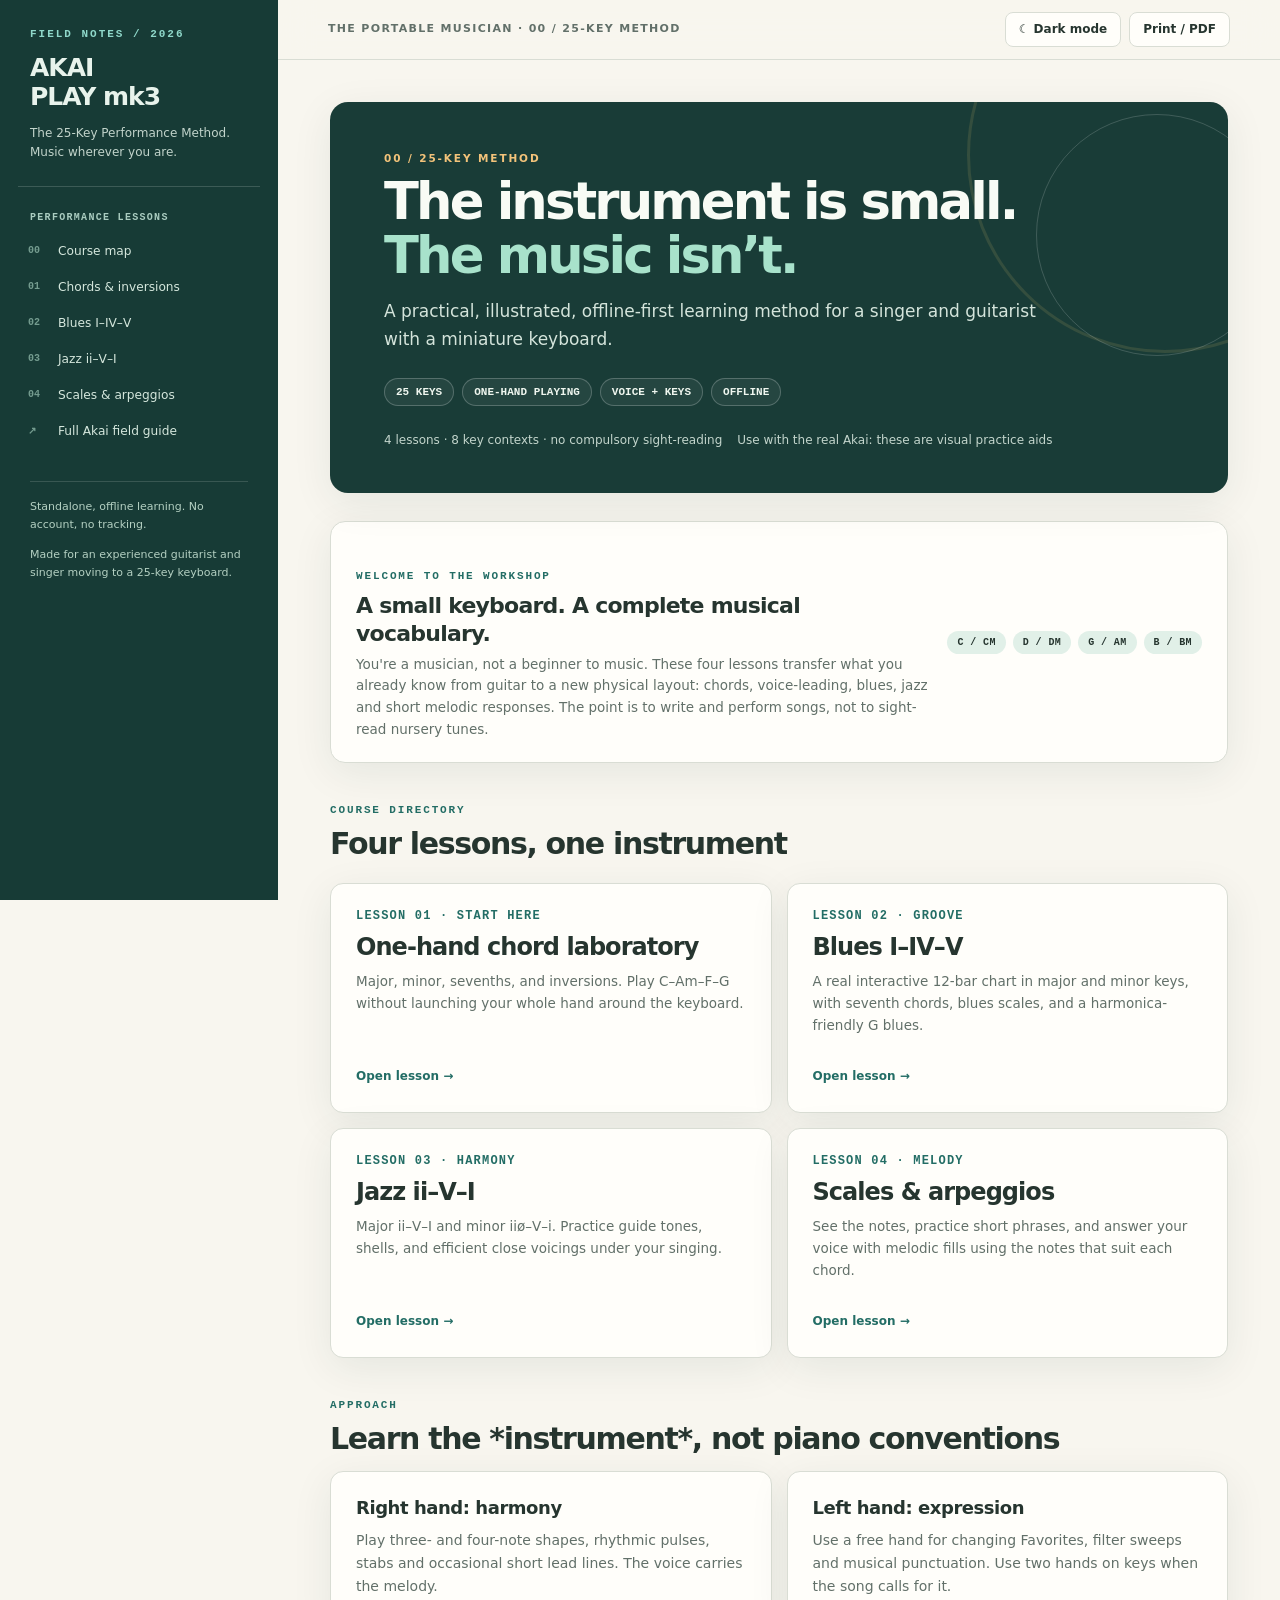
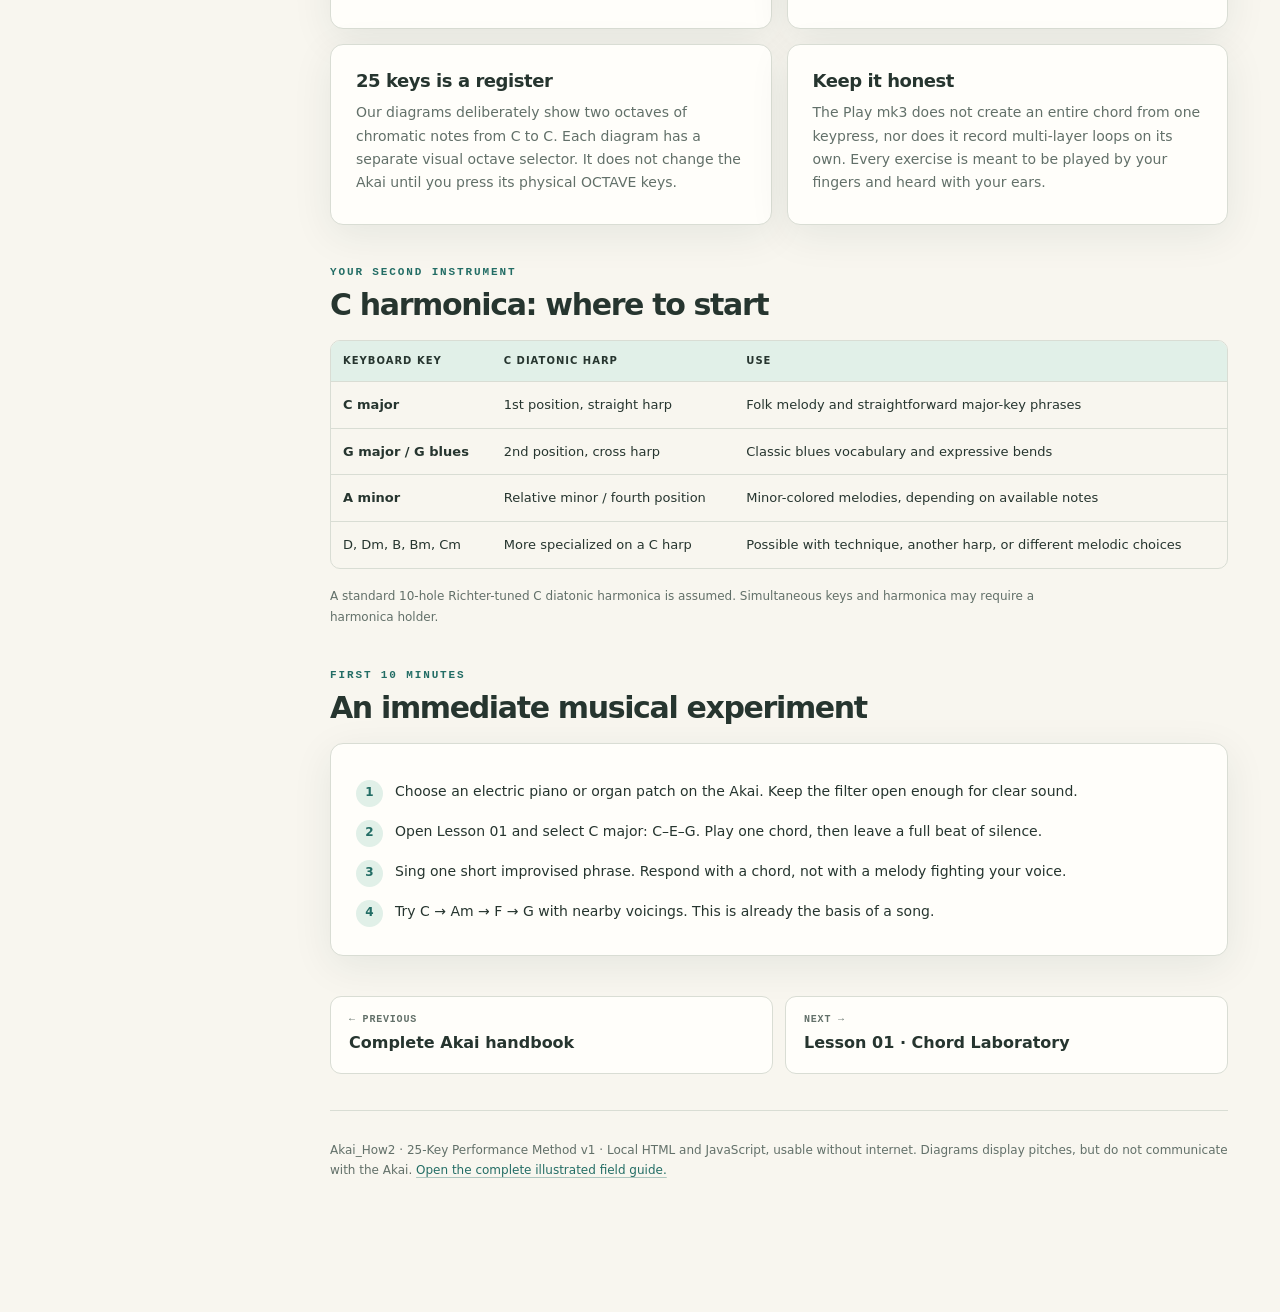
==== index.html @ 16ec2a3f "Publish illustrated Akai field guide and four interactive performance lessons" ====
<!doctype html><html lang="en"><head><meta charset="utf-8"><meta name="viewport" content="width=device-width, initial-scale=1"><meta name="color-scheme" content="light dark"><meta name="description" content="Akai MPK Mini Play mk3 offline 25-key performance lessons for singers and guitarists: chords, blues, jazz, scales, arpeggios."><title>Course overview | Akai 25-Key Performance Method</title><link rel="stylesheet" href="lessons/assets/lessons.css"></head>
<body data-page="index"><div class="page">
<aside class="side" id="side-nav" aria-label="Course navigation"><div class="brand"><div class="brand-label">FIELD NOTES / 2026</div><div class="brand-name">AKAI<br>PLAY mk3</div><p class="brand-desc">The 25-Key Performance Method.<br>Music wherever you are.</p></div><div class="site-nav-title">Performance lessons</div><nav class="nav-links"><a href="lessons/index.html"><span class="nav-num">00</span><span>Course map</span></a><a href="lessons/lesson_01_chord_laboratory.html"><span class="nav-num">01</span><span>Chords & inversions</span></a><a href="lessons/lesson_02_blues_lab.html"><span class="nav-num">02</span><span>Blues I–IV–V</span></a><a href="lessons/lesson_03_jazz_lab.html"><span class="nav-num">03</span><span>Jazz ii–V–I</span></a><a href="lessons/lesson_04_scales_arpeggios.html"><span class="nav-num">04</span><span>Scales & arpeggios</span></a><a href="akai_howto_v1_illustrated.html"><span class="nav-num">↗</span><span>Full Akai field guide</span></a></nav><div class="side-foot">Standalone, offline learning. No account, no tracking.<p>Made for an experienced guitarist and singer moving to a 25-key keyboard.</p></div></aside>
<div class="main"><div class="topbar"><div style="display:flex;align-items:center;gap:10px"><button class="small-btn menu-toggle" id="menu-toggle" aria-label="Open lesson menu" aria-expanded="false">☰ Lessons</button><span class="breadcrumb">THE PORTABLE MUSICIAN · 00 / 25-key method</span></div><div class="actions"><button class="small-btn" id="toggle-theme" type="button">☾ Dark mode</button><button class="small-btn" id="print-guide" type="button">Print / PDF</button></div></div>
<main class="paper"><header class="hero"><span class="eyebrow">00 / 25-key method</span><h1>The instrument is small.<br><em>The music isn’t.</em></h1><p>A practical, illustrated, offline-first learning method for a singer and guitarist with a miniature keyboard.</p><div class="hero-chips"><span>25 KEYS</span><span>ONE-HAND PLAYING</span><span>VOICE + KEYS</span><span>OFFLINE</span></div><div class="hero-footer"><span>4 lessons · 8 key contexts · no compulsory sight-reading</span><span>Use with the real Akai: these are visual practice aids</span></div></header>

<div class="course-lead"><div><div class="section-label">Welcome to the workshop</div><h2>A small keyboard. A complete musical vocabulary.</h2><p>You're a musician, not a beginner to music. These four lessons transfer what you already know from guitar to a new physical layout: chords, voice-leading, blues, jazz and short melodic responses. The point is to write and perform songs, not to sight-read nursery tunes.</p></div><div class="tag-stack"><span class="tag">C / Cm</span><span class="tag">D / Dm</span><span class="tag">G / Am</span><span class="tag">B / Bm</span></div></div>
<section class="lesson-section"><div class="section-label">Course directory</div><h2>Four lessons, one instrument</h2><div class="lessons-grid">
<a class="lesson-tile" href="lessons/lesson_01_chord_laboratory.html"><span class="ordinal">LESSON 01 · START HERE</span><h3>One-hand chord laboratory</h3><p>Major, minor, sevenths, and inversions. Play C–Am–F–G without launching your whole hand around the keyboard.</p><span class="arrow">Open lesson →</span></a>
<a class="lesson-tile" href="lessons/lesson_02_blues_lab.html"><span class="ordinal">LESSON 02 · GROOVE</span><h3>Blues I–IV–V</h3><p>A real interactive 12-bar chart in major and minor keys, with seventh chords, blues scales, and a harmonica-friendly G blues.</p><span class="arrow">Open lesson →</span></a>
<a class="lesson-tile" href="lessons/lesson_03_jazz_lab.html"><span class="ordinal">LESSON 03 · HARMONY</span><h3>Jazz ii–V–I</h3><p>Major ii–V–I and minor iiø–V–i. Practice guide tones, shells, and efficient close voicings under your singing.</p><span class="arrow">Open lesson →</span></a>
<a class="lesson-tile" href="lessons/lesson_04_scales_arpeggios.html"><span class="ordinal">LESSON 04 · MELODY</span><h3>Scales & arpeggios</h3><p>See the notes, practice short phrases, and answer your voice with melodic fills using the notes that suit each chord.</p><span class="arrow">Open lesson →</span></a>
</div></section>
<section class="lesson-section" ><div class="section-label">Approach</div><h2>Learn the *instrument*, not piano conventions</h2><div class="practice-grid-v2"><div class="section-card"><h3>Right hand: harmony</h3><p>Play three- and four-note shapes, rhythmic pulses, stabs and occasional short lead lines. The voice carries the melody.</p></div><div class="section-card"><h3>Left hand: expression</h3><p>Use a free hand for changing Favorites, filter sweeps and musical punctuation. Use two hands on keys when the song calls for it.</p></div><div class="section-card"><h3>25 keys is a register</h3><p>Our diagrams deliberately show two octaves of chromatic notes from C to C. Each diagram has a separate visual octave selector. It does not change the Akai until you press its physical OCTAVE keys.</p></div><div class="section-card"><h3>Keep it honest</h3><p>The Play mk3 does not create an entire chord from one keypress, nor does it record multi-layer loops on its own. Every exercise is meant to be played by your fingers and heard with your ears.</p></div></div></section><section class="lesson-section" ><div class="section-label">Your second instrument</div><h2>C harmonica: where to start</h2><div class="table-wrap"><table class="lesson-table"><thead><tr><th>Keyboard key</th><th>C diatonic harp</th><th>Use</th></tr></thead><tbody><tr><td><b>C major</b></td><td>1st position, straight harp</td><td>Folk melody and straightforward major-key phrases</td></tr><tr><td><b>G major / G blues</b></td><td>2nd position, cross harp</td><td>Classic blues vocabulary and expressive bends</td></tr><tr><td><b>A minor</b></td><td>Relative minor / fourth position</td><td>Minor-colored melodies, depending on available notes</td></tr><tr><td>D, Dm, B, Bm, Cm</td><td>More specialized on a C harp</td><td>Possible with technique, another harp, or different melodic choices</td></tr></tbody></table></div><p class="smallprint">A standard 10-hole Richter-tuned C diatonic harmonica is assumed. Simultaneous keys and harmonica may require a harmonica holder.</p></section><section class="lesson-section" ><div class="section-label">First 10 minutes</div><h2>An immediate musical experiment</h2><div class="section-card"><ol class="exercise-steps"><li>Choose an electric piano or organ patch on the Akai. Keep the filter open enough for clear sound.</li><li>Open Lesson 01 and select C major: C–E–G. Play one chord, then leave a full beat of silence.</li><li>Sing one short improvised phrase. Respond with a chord, not with a melody fighting your voice.</li><li>Try C → Am → F → G with nearby voicings. This is already the basis of a song.</li></ol></div></section><div class="chapter-pager"><a href="akai_howto_v1_illustrated.html"><small>← Previous</small>Complete Akai handbook</a><a href="lessons/lesson_01_chord_laboratory.html"><small>Next →</small>Lesson 01 · Chord Laboratory</a></div>
<footer class="footernote">Akai_How2 · 25-Key Performance Method v1 · Local HTML and JavaScript, usable without internet. Diagrams display pitches, but do not communicate with the Akai. <a href="akai_howto_v1_illustrated.html">Open the complete illustrated field guide.</a></footer></main></div></div>
<script src="lessons/assets/music-theory.js"></script><script src="lessons/assets/lessons.js"></script></body></html>
---- lessons/assets/lessons.css ----
/* Adapted from illustrated field guide. Original source remains unchanged. */

:root{--paper:#f8f6ef;--paper-deep:#eeeade;--ink:#26352f;--muted:#627069;--accent:#236d65;--accent-soft:#e1f0e8;--gold:#c98d3a;--border:#d9ddd4;--card:#fffefa;--nav:#173b36;--nav-ink:#e8f3ec;--shadow:0 10px 40px rgba(19,51,45,.08);--code:#edf0e9;--hero:#193c37}
body.dark{--paper:#15211f;--paper-deep:#1e2d29;--ink:#e4eee5;--muted:#a3b8ad;--accent:#80d6c5;--accent-soft:#24463e;--gold:#f0bc6a;--border:#3c5550;--card:#1d302b;--nav:#101a18;--nav-ink:#eaf5ec;--shadow:none;--code:#233b35;--hero:#163a35}
*{box-sizing:border-box}html{scroll-behavior:smooth}body{margin:0;background:var(--paper);color:var(--ink);font:16px/1.66 ui-sans-serif,system-ui,-apple-system,BlinkMacSystemFont,"Segoe UI",Arial,sans-serif;-webkit-font-smoothing:antialiased}
a{color:var(--accent);text-decoration-color:rgba(35,109,101,.35);text-underline-offset:3px}a:hover{text-decoration-thickness:2px}button,select,input{font:inherit}button{cursor:pointer}button:focus-visible,select:focus-visible,a:focus-visible,input:focus-visible{outline:3px solid var(--gold);outline-offset:3px}::selection{background:#f5d49b;color:#20302a}
.page{display:grid;grid-template-columns:278px minmax(0,1fr);max-width:1800px;margin:0 auto}.side{background:var(--nav);color:var(--nav-ink);position:sticky;top:0;height:100vh;overflow-y:auto;padding:27px 18px;scrollbar-width:thin;z-index:2}.brand{padding:0 12px 24px;border-bottom:1px solid rgba(255,255,255,.16)}.brand-label{font:700 11px/1.4 ui-monospace,monospace;letter-spacing:.18em;color:#8fd8ca}.brand-name{font-weight:850;font-size:25px;line-height:1.15;letter-spacing:-.04em;margin:12px 0}.brand-desc{color:#c2d4cb;font-size:12px;line-height:1.6;margin:0}.side h2{font-size:10px;letter-spacing:.18em;text-transform:uppercase;color:#a3c8bc;font-weight:750;margin:22px 12px 6px}.side nav{display:grid;gap:1px}.side nav a{color:#d5e7dd;text-decoration:none;display:grid;grid-template-columns:22px 1fr;gap:8px;align-items:start;font-size:12.2px;line-height:1.4;padding:9px 10px;border-radius:8px}.side nav a:hover,.side nav a.current{background:#315a51;color:#fff}.nav-num{font:600 10px ui-monospace,monospace;opacity:.68;padding-top:2px}.side .side-foot{margin:32px 12px 5px;border-top:1px solid rgba(255,255,255,.14);padding-top:16px;font-size:11px;color:#b4d0c2}.side .side-foot a{color:#b4e7dd}
.main{min-width:0}.topbar{height:60px;position:sticky;top:0;background:color-mix(in srgb,var(--paper) 94%,transparent);backdrop-filter:blur(16px);z-index:2;border-bottom:1px solid var(--border);display:flex;align-items:center;justify-content:space-between;padding:0 50px;gap:15px}.breadcrumb{font-size:11px;font-weight:750;letter-spacing:.12em;text-transform:uppercase;color:var(--muted)}.actions{display:flex;gap:8px}.small-btn{border:1px solid var(--border);border-radius:8px;background:var(--card);color:var(--ink);padding:7px 13px;font-size:12px;font-weight:650}.small-btn:hover{border-color:var(--accent)}.menu-toggle{display:none}
.paper{max-width:1000px;margin:0 auto;padding:42px 52px 100px}.hero{border-radius:18px;background:var(--hero);color:#f8fbf5;padding:48px 54px 42px;position:relative;overflow:hidden;margin-bottom:40px;box-shadow:var(--shadow)}.hero:before{content:"";position:absolute;border:3px solid rgba(209,181,105,.15);height:390px;width:390px;border-radius:50%;right:-135px;top:-145px}.hero:after{content:"";position:absolute;border:1px solid rgba(255,255,255,.17);height:240px;width:240px;border-radius:50%;right:-50px;top:12px}.hero> *{position:relative;z-index:1}.eyebrow{display:block;text-transform:uppercase;letter-spacing:.18em;font-size:10.5px;font-weight:850;color:var(--gold);margin-bottom:8px}.hero .eyebrow{color:#f3c37a}.hero h1{font-size:clamp(35px,4vw,55px);line-height:1.04;max-width:700px;margin:8px 0 15px;letter-spacing:-.055em;font-weight:850}.hero h1 em{color:#a8e2cb;font-style:normal}.hero p{max-width:640px;color:#d4e4db;font-size:17px;line-height:1.65;margin:0 0 25px}.hero-chips{display:flex;gap:8px;flex-wrap:wrap}.hero-chips span{font:700 11px ui-monospace,monospace;border:1px solid rgba(255,255,255,.22);border-radius:25px;padding:7px 11px;color:#eff6ef;background:rgba(255,255,255,.055)}.hero-footer{font-size:12px;color:#c3d5cc;margin-top:25px;display:flex;gap:15px;flex-wrap:wrap}
.outline{background:var(--card);border:1px solid var(--border);border-radius:13px;padding:18px 23px;margin-bottom:40px;box-shadow:var(--shadow)}.outline h2{font-size:16px;letter-spacing:-.02em;margin:0 0 4px}.outline p{font-size:13px;color:var(--muted);margin:0}.outline .lesson-pills{display:flex;gap:8px;flex-wrap:wrap;margin-top:13px}.outline a{background:var(--accent-soft);padding:7px 10px;border-radius:8px;text-decoration:none;font-weight:750;font-size:12px}
.guide{font-size:15px;line-height:1.73}.guide>h1:first-child{font-size:29px;letter-spacing:-.04em;line-height:1.2;margin-top:20px}.guide h2{font-size:29px;line-height:1.22;letter-spacing:-.04em;border-top:1px solid var(--border);padding-top:37px;margin:56px 0 23px;scroll-margin-top:90px}.guide h3{font-size:20px;letter-spacing:-.03em;line-height:1.3;margin:32px 0 13px;scroll-margin-top:90px}.guide h4{font-size:17px;margin:20px 0 10px}.guide p{margin:13px 0}.guide ul,.guide ol{padding-left:25px}.guide li{padding-left:3px;margin:5px 0}.guide hr{border:0;border-top:1px solid var(--border);margin:34px 0}.guide blockquote{border-left:4px solid var(--gold);background:var(--accent-soft);padding:11px 20px;border-radius:0 9px 9px 0;margin:20px 0;color:var(--ink)}.guide blockquote p{margin:0}.guide table{border-collapse:separate;border-spacing:0;display:block;overflow-x:auto;border:1px solid var(--border);border-radius:10px;font-size:13px;background:var(--card);max-width:100%;margin:17px 0 24px}.guide th{text-align:left;background:var(--paper-deep);font-size:11px;text-transform:uppercase;letter-spacing:.04em;white-space:normal}.guide th,.guide td{border-bottom:1px solid var(--border);padding:10px 13px;vertical-align:top;min-width:75px}.guide tr:last-child td{border-bottom:0}.guide td+td,.guide th+th{border-left:1px solid var(--border)}.guide code,.guide kbd,kbd{background:var(--code);border:1px solid var(--border);border-radius:5px;padding:1px 5px;font:12px/1.6 ui-monospace,"SFMono-Regular",Consolas,monospace}.guide pre{background:#142923;color:#e1efe5;overflow-x:auto;border-radius:9px;padding:17px}.guide pre code{background:none;border:0;color:inherit}.source-ref{font-size:11px;white-space:nowrap;text-decoration:none;vertical-align:1px}.guide>p:first-of-type{color:var(--muted)}
.chapter-visual{border:1px solid var(--border);background:var(--card);border-radius:15px;margin:46px 0 33px;padding:28px 27px 25px;box-shadow:var(--shadow);scroll-margin-top:85px;overflow:hidden}.visual-heading h3{font-size:25px;letter-spacing:-.04em;margin:4px 0 9px}.visual-heading p{font-size:13.5px;line-height:1.6;color:var(--muted);margin:0 0 22px;max-width:660px}.visual-note{font-size:12px;line-height:1.55;background:var(--accent-soft);color:var(--ink);padding:12px 14px;border-left:3px solid var(--accent);border-radius:0 7px 7px 0;margin-top:18px}.visual-steps{display:flex;align-items:stretch;justify-content:space-between;gap:8px}.visual-step{flex:1;min-width:0;display:flex;flex-direction:column;align-items:center;text-align:center;background:var(--paper);padding:15px 10px;border:1px solid var(--border);border-radius:10px}.step-icon{font:850 29px ui-monospace,monospace;color:var(--accent);height:46px;display:flex;align-items:center}.step-icon span{font-size:12px;align-self:flex-end;margin-bottom:7px}.visual-step b{font-size:14px}.visual-step small{font-size:11px;color:var(--muted);line-height:1.4}.step-link{font-size:18px;align-self:center;color:var(--gold)}
.bank-switch{display:inline-flex;background:var(--paper-deep);border:1px solid var(--border);border-radius:9px;padding:4px;gap:3px;max-width:100%}.bank-switch button{border:0;background:none;color:var(--muted);padding:9px 15px;border-radius:6px;text-align:left;font-weight:800;font-size:12px;transition:background .15s}.bank-switch button span{display:block;font-size:10px;font-weight:550;opacity:.8}.bank-switch button.active{background:var(--accent);color:white}.knobs-grid{margin-top:19px;display:grid;grid-template-columns:repeat(4,1fr);gap:12px}.knob-tile{background:var(--paper);border:1px solid var(--border);padding:17px 10px;text-align:center;border-radius:10px;display:flex;align-items:center;flex-direction:column}.knob-num{font:700 10px ui-monospace,monospace;color:var(--muted)}.knob-face{height:65px;width:65px;border-radius:50%;border:11px solid #24463e;background:radial-gradient(circle at 35% 30%,#5d8978,#1d443b);margin:10px auto 9px;position:relative;box-shadow:0 6px 10px rgba(0,0,0,.12),inset 0 3px 4px rgba(0,0,0,.3)}.knob-face:after{content:"";position:absolute;height:19px;width:4px;background:#f2ce86;top:-5px;left:calc(50% - 2px);border-radius:4px;transform:rotate(35deg);transform-origin:2px 28px}.knob-tile b{font-size:14px}.knob-tile small{font-size:11px;color:var(--muted);line-height:1.45}
.fav-shell{display:grid;grid-template-columns:1fr 1fr;gap:20px}.fav-pads{display:grid;grid-template-columns:repeat(4,1fr);gap:7px;align-content:start;background:#18322f;padding:14px;border-radius:12px}.fav-pad{aspect-ratio:1/1;display:flex;flex-direction:column;justify-content:space-between;background:#324d49;border:2px solid #54786f;color:#f1fff7;border-radius:9px;text-align:left;padding:8px;box-shadow:inset 0 0 18px rgba(0,0,0,.15);font-size:10px}.fav-pad span{font:750 11px ui-monospace,monospace;color:#b0cac1}.fav-pad b{font-size:9px;letter-spacing:.045em}.fav-pad:hover,.fav-pad.selected{background:#d29b51;color:#152c29;border-color:#f7d29b}.fav-pad.selected span{color:#533c24}.fav-readout{background:var(--paper);padding:20px;border:1px solid var(--border);border-radius:10px}.tiny-label,.mini-capsule{display:block;font:800 10px ui-monospace,monospace;letter-spacing:.09em;color:var(--muted)}.fav-readout h4,.chord-heading h4{font-size:21px;line-height:1.1;margin:12px 0 8px}.fav-patch{font-weight:700;color:var(--accent);font-size:14px}.fav-readout p{font-size:13px;line-height:1.5}.mini-capsule{display:inline-block;border-radius:6px;background:var(--accent-soft);padding:6px 8px;line-height:1.4}.flow-band{margin-top:14px;display:grid;grid-template-columns:repeat(5,1fr);gap:3px}.flow-band span{background:var(--accent-soft);font:800 9px ui-monospace,monospace;color:var(--accent);padding:9px 5px;text-align:center;border-radius:3px}
.controls-row{display:flex;gap:12px;flex-wrap:wrap;margin:16px 0}.controls-row label{font-size:11px;font-weight:800;text-transform:uppercase;letter-spacing:.05em;display:flex;gap:5px;flex:1;min-width:140px;flex-direction:column;color:var(--muted)}select{border:1px solid var(--border);border-radius:8px;background:var(--paper);color:var(--ink);padding:10px 13px;min-height:43px;max-width:100%;font-size:13px}.arp-stage{border:1px solid var(--border);background:var(--paper);border-radius:10px;padding:17px 12px}.ruler{display:flex;justify-content:space-between;color:var(--muted);font:700 10px ui-monospace,monospace;margin:0 4px 11px}.arp-grid{display:grid;gap:4px}.arp-step{background:var(--accent-soft);border-top:5px solid var(--accent);min-height:85px;padding:8px 3px 6px;border-radius:4px;text-align:center;display:flex;flex-direction:column;justify-content:space-between;min-width:0}.arp-step.swung{transform:translateY(10px);border-top-color:var(--gold)}.arp-step b{font:850 15px ui-monospace,monospace}.arp-step small{font:650 9px ui-monospace,monospace;color:var(--muted)}.arp-sequence{font:750 12px/1.5 ui-monospace,monospace;color:var(--accent);margin:13px 4px 0;overflow-wrap:anywhere}
.chord-heading{display:flex;gap:16px;justify-content:space-between;align-items:end;margin:24px 0 16px}.chord-heading h4{font-size:27px;margin:4px 0}.chord-heading p{color:var(--accent);font-size:15px;font-weight:800;margin:0}.formula{background:var(--accent-soft);border-radius:9px;padding:10px 13px;max-width:200px}.formula span{display:block;font:800 9px ui-monospace,monospace;color:var(--muted)}.formula strong{font:850 15px/1.7 ui-monospace,monospace;color:var(--accent)}.piano-wrap{background:#e7e5dc;border-radius:12px;padding:12px;overflow-x:auto}.piano-wrap svg{width:100%;height:auto;display:block;min-width:510px}.legend{display:flex;flex-wrap:wrap;gap:17px;font-size:11px;color:var(--muted);margin-top:11px}.legend span{display:flex;align-items:center;gap:6px}.legend i{display:inline-block;width:13px;height:13px;border-radius:3px;border:1px solid #9dafa6}.legend-root{background:#1e7769}.legend-chord{background:#f0c475}.legend-other{background:#f5f5f0}.keyboard-footnote{font-size:11px;color:var(--muted);margin-top:8px}
.audio-route{display:flex;align-items:center;gap:10px;flex-wrap:wrap;margin-top:20px}.route-device{flex:1;min-width:140px;min-height:125px;border:2px solid var(--border);border-radius:10px;background:var(--paper);text-align:center;padding:14px 7px;display:flex;flex-direction:column;align-items:center;justify-content:center;transition:.25s}.route-device b{font-size:13px}.route-device small{font-size:10px;color:var(--muted)}.route-icon{font-size:30px;color:var(--accent)}.route-device.is-live{border-color:var(--accent);background:var(--accent-soft)}.route-device.is-muted{opacity:.43;filter:grayscale(1)}.route-arrow,.route-or{font:800 16px ui-monospace,monospace;color:var(--accent)}.route-or{font-size:10px;color:var(--muted)}.route-comment{font-weight:700;font-size:13px;color:var(--accent)}
.practice-grid{display:grid;grid-template-columns:repeat(2,1fr);gap:11px}.practice-card{display:grid;grid-template-columns:24px 1fr;grid-template-rows:auto auto auto;column-gap:8px;align-items:start;border:1px solid var(--border);background:var(--paper);padding:15px;border-radius:10px;cursor:pointer}.practice-card input{grid-column:1;grid-row:1/4;width:17px;height:17px;margin:2px 0 0;accent-color:var(--accent)}.practice-number{font:850 10px ui-monospace,monospace;color:var(--accent)}.practice-card b{font-size:15px}.practice-card small{font-size:12px;line-height:1.45;color:var(--muted)}.practice-card:has(input:checked){background:var(--accent-soft);border-color:var(--accent)}.progress-readout{display:flex;gap:14px;align-items:center;margin-top:16px;font:750 11px ui-monospace,monospace;color:var(--muted)}.progress-track{flex:1;background:var(--paper-deep);border-radius:999px;height:9px;overflow:hidden}.progress-fill{height:100%;background:var(--accent);border-radius:999px;transition:width .3s}
.footer{margin-top:55px;border-top:1px solid var(--border);padding-top:26px;color:var(--muted);font-size:12px}.footer strong{color:var(--ink)}
@media(max-width:1100px){.page{grid-template-columns:238px minmax(0,1fr)}.topbar{padding:0 30px}.paper{padding:30px 32px 80px}.hero{padding:42px 38px}}
@media(max-width:780px){.page{display:block}.side{position:fixed;left:0;top:0;transform:translateX(-105%);transition:transform .25s;width:min(290px,86vw);box-shadow:0 12px 35px rgba(0,0,0,.27)}.side.open{transform:none}.menu-toggle{display:inline-block}.topbar{padding:0 16px;height:56px}.paper{padding:21px 16px 75px}.hero{padding:33px 24px;border-radius:12px}.hero h1{font-size:37px}.visual-steps{display:grid;grid-template-columns:repeat(2,1fr)}.step-link{display:none}.knobs-grid{grid-template-columns:repeat(2,1fr)}.fav-shell{grid-template-columns:1fr}.audio-route{display:grid;grid-template-columns:1fr 30px 1fr}.route-device{min-width:0}.route-or{display:none}.route-device:last-child{grid-column:3}.chord-heading{align-items:start;flex-direction:column}.guide h2{font-size:26px}.practice-grid{grid-template-columns:1fr}.chapter-visual{padding:23px 17px}.guide table{font-size:12px}.guide th,.guide td{padding:8px}}
@media(max-width:410px){.hero h1{font-size:32px}.hero p{font-size:15px}.breadcrumb{font-size:10px}.small-btn{padding:6px 9px}.bank-switch{width:100%}.bank-switch button{flex:1;padding:9px}.controls-row label{min-width:100%}.fav-pad{padding:5px}.fav-pad b{font-size:8px}.audio-route{grid-template-columns:1fr}.route-arrow,.route-or{display:none}.route-device:last-child{grid-column:1}}
@media print{body{background:white!important;color:black!important;font-size:10pt!important}.page{display:block}.side,.topbar,.outline,.small-btn,.controls-row,.bank-switch,.practice-card input{display:none!important}.paper{max-width:none;padding:0}.hero{background:#183b34!important;color:white!important;print-color-adjust:exact;-webkit-print-color-adjust:exact;break-after:avoid}.hero h1{font-size:29pt!important}.guide{font-size:10pt!important}.guide h2{font-size:17pt;break-after:avoid}.guide h3{font-size:13pt;break-after:avoid}.chapter-visual{break-inside:avoid;box-shadow:none;margin:24px 0}.guide table{break-inside:auto;display:table;width:100%}.guide tr{break-inside:avoid}.guide a{color:#165b50;text-decoration:none}.footer{font-size:9pt}.piano-wrap svg{min-width:0}.practice-card{break-inside:avoid}.visual-note{border:1px solid #aaa}}

/* 25-Key Performance Method extensions: compact lessons + dedicated tools */
:root{color-scheme:light}body.dark{color-scheme:dark}
button,select,a{touch-action:manipulation}button{cursor:pointer}button:focus-visible,select:focus-visible,a:focus-visible,input:focus-visible{outline:3px solid var(--gold);outline-offset:3px}
.page{min-height:100vh}.side{z-index:9}.site-nav-title{color:#aaccc0;font:700 10px/1.45 ui-monospace,monospace;letter-spacing:.13em;text-transform:uppercase;margin:24px 12px 8px}
.side nav a.current{background:#315a51;color:#fff}.side nav .nav-num{color:#a1caba}
.topbar .breadcrumb{max-width:500px;overflow:hidden;text-overflow:ellipsis;white-space:nowrap}
.paper{max-width:1060px}.course-intro{font-size:15.5px;max-width:740px;color:var(--muted);margin:0 0 25px;line-height:1.75}
.hero{margin-bottom:28px}.hero h1{max-width:790px}.hero p{max-width:680px}.hero .hero-footer{flex-wrap:wrap}
.eyebrow{font-weight:800}.section-label{font:800 11px/1.4 ui-monospace,monospace;letter-spacing:.17em;text-transform:uppercase;color:var(--accent);margin:25px 0 8px}
.lesson-section{margin:40px 0;scroll-margin-top:84px}.lesson-section>h2,.part-heading{font-size:30px;letter-spacing:-.045em;line-height:1.15;margin:5px 0 15px}.lesson-section>p{max-width:730px;color:var(--muted);line-height:1.75}
.course-lead{background:var(--card);border:1px solid var(--border);padding:22px 25px;border-radius:15px;box-shadow:var(--shadow);display:grid;grid-template-columns:1fr auto;gap:18px;align-items:center}
.course-lead h2{font-size:22px;line-height:1.24;letter-spacing:-.035em;margin:6px 0}.course-lead p{font-size:13.5px;color:var(--muted);margin:7px 0 0;line-height:1.6}.tag-stack{display:flex;gap:7px;flex-wrap:wrap}.tag{display:inline-flex;background:var(--accent-soft);color:var(--ink);padding:5px 10px;font:750 10px/1.3 ui-monospace,monospace;border-radius:100px;text-transform:uppercase;letter-spacing:.04em}
.lessons-grid{display:grid;grid-template-columns:repeat(2,minmax(0,1fr));gap:15px;margin:22px 0}.lesson-tile{border:1px solid var(--border);border-radius:13px;padding:25px;background:var(--card);text-decoration:none;color:var(--ink);display:flex;flex-direction:column;min-height:230px;gap:10px;box-shadow:var(--shadow);transition:transform .15s,border-color .15s}.lesson-tile:hover{transform:translateY(-3px);border-color:var(--accent)}.lesson-tile .ordinal{font:800 12px ui-monospace,monospace;color:var(--accent);letter-spacing:.1em}.lesson-tile h3{font-size:24px;line-height:1.18;letter-spacing:-.04em;margin:0}.lesson-tile p{margin:0;color:var(--muted);font-size:13.5px;line-height:1.6;flex:1}.lesson-tile .arrow{font-size:12px;color:var(--accent);font-weight:800}
.section-card{background:var(--card);border:1px solid var(--border);border-radius:13px;padding:22px 25px;margin:17px 0;box-shadow:var(--shadow)}.section-card h3{font-size:20px;line-height:1.2;margin:3px 0 10px;letter-spacing:-.025em}.section-card p{margin:7px 0;color:var(--muted);line-height:1.67;font-size:14px}
.smallprint{font-size:12px;color:var(--muted);line-height:1.6}.practice-grid-v2{display:grid;grid-template-columns:repeat(2,1fr);gap:15px}.practice-grid-v2 .section-card{margin:0}.practice-grid-v2 h3{font-size:18px}
.exercise-steps{counter-reset:practice;display:grid;gap:13px;margin:14px 0 6px;padding:0;list-style:none}.exercise-steps li{counter-increment:practice;display:grid;grid-template-columns:29px 1fr;align-items:start;gap:10px;font-size:14px;line-height:1.6}.exercise-steps li:before{content:counter(practice);display:grid;place-items:center;height:27px;width:27px;border-radius:50%;background:var(--accent-soft);color:var(--accent);font-weight:800;font-size:12px}
.chapter-visual{margin:24px 0;padding:24px}.lab-top{display:flex;align-items:flex-start;gap:20px;justify-content:space-between;flex-wrap:wrap}.lab-top h2{font-size:27px;margin:5px 0 8px;letter-spacing:-.04em}.lab-top p{margin:0;color:var(--muted);font-size:13.5px;max-width:630px}
.lab-badge{border-radius:100px;background:var(--accent-soft);border:1px solid var(--border);color:var(--ink);padding:6px 10px;font:800 10px/1 ui-monospace,monospace;letter-spacing:.09em;white-space:nowrap}
.controls-row{display:grid;grid-template-columns:repeat(3,minmax(0,1fr));gap:12px;margin:22px 0 16px}.controls-row label{min-width:0;flex:initial}.controls-row select{width:100%}
.lab-output{background:var(--paper);border:1px solid var(--border);border-radius:12px;padding:16px;margin:14px 0}.lab-output .symbols{font-size:clamp(21px,3.4vw,30px);line-height:1.25;font-weight:850;letter-spacing:-.04em;color:var(--ink);margin:2px 0 8px}.lab-output p{font-size:13.5px;color:var(--muted);line-height:1.65;margin:5px 0}.lab-output .note-readout{font-size:14px;color:var(--ink);font-weight:700;line-height:1.55;margin:4px 0;word-break:normal}.lab-output .mini-label{color:var(--accent);font:800 10px/1.4 ui-monospace,monospace;letter-spacing:.13em;text-transform:uppercase}
#keyboard-svg{display:block;min-width:620px;width:100%;height:auto}.piano-wrap{padding:9px}.keyboard-warning{margin:12px 0 0;background:#fbebd1;color:#714709;border:1px solid #ebcb8c;padding:12px 15px;border-radius:8px;font-size:12px;font-weight:700}.keyboard-warning[hidden]{display:none!important}
.legend{display:flex;gap:17px;flex-wrap:wrap;margin:12px 0}.legend-root{background:#177e71}.legend-chord{background:#f0bf63}.legend-scale{background:#b6dfce}.keyboard-caption{font-size:12px;color:var(--muted);margin-top:10px}
.instrument-note{background:var(--accent-soft);border-left:4px solid var(--accent);padding:15px 17px;border-radius:0 10px 10px 0;color:var(--ink);line-height:1.65;font-size:13.5px;margin:16px 0}
.bar-grid{display:grid;grid-template-columns:repeat(3,minmax(0,1fr));gap:9px;margin:19px 0}.bar-tile{min-height:92px;border:1px solid var(--border);background:var(--paper);border-radius:10px;text-align:left;padding:12px 13px;display:flex;flex-direction:column;gap:4px;color:var(--ink)}.bar-tile.active,.harmonic-card.active{outline:2px solid var(--accent);outline-offset:0;background:var(--accent-soft)}.bar-tile .bar-num{font:800 10px ui-monospace,monospace;color:var(--muted)}.bar-tile strong{font-size:22px;letter-spacing:-.04em;line-height:1.13}.bar-tile small{color:var(--muted);font-size:12px}
.bar-nav{display:flex;gap:9px;align-items:center;flex-wrap:wrap;margin:12px 0}.bar-nav button,.action-button{border:1px solid var(--border);background:var(--card);color:var(--ink);border-radius:8px;padding:10px 15px;font-weight:760;font-size:12px}.bar-nav button:hover,.action-button:hover{border-color:var(--accent)}.bar-nav strong{font:800 11px/1.35 ui-monospace,monospace;color:var(--accent);letter-spacing:.06em}
.harmonic-grid{display:grid;grid-template-columns:repeat(3,minmax(0,1fr));gap:10px;margin:18px 0}.harmonic-card{border:1px solid var(--border);border-radius:12px;background:var(--paper);padding:20px 14px;display:flex;flex-direction:column;text-align:left;gap:10px;min-height:145px;color:var(--ink)}.harmonic-card .roman{font:800 11px ui-monospace,monospace;color:var(--accent)}.harmonic-card strong{font-size:25px;line-height:1.1;letter-spacing:-.04em}.harmonic-card span:last-child{font-size:11px;color:var(--muted);line-height:1.5}
.guide-tone-grid{display:grid;grid-template-columns:repeat(3,minmax(0,1fr));gap:9px;margin:15px 0}.guide-cell{display:flex;flex-direction:column;gap:5px;background:var(--paper);padding:14px 12px;border:1px solid var(--border);border-radius:10px}.guide-cell span{font:800 10px ui-monospace,monospace;color:var(--accent)}.guide-cell strong{font-size:23px;letter-spacing:-.04em}.guide-cell small{font-size:11px;color:var(--muted);line-height:1.45}
.example-chords{display:grid;grid-template-columns:repeat(4,1fr);gap:9px;margin:13px 0}.example-chords button{background:var(--paper);border:1px solid var(--border);padding:12px;color:var(--ink);font-weight:700;border-radius:9px;font-size:12px}.example-chords button:hover{background:var(--accent-soft)}
.table-wrap{overflow:auto;border:1px solid var(--border);border-radius:10px;margin:17px 0}table.lesson-table{border-collapse:collapse;width:100%;font-size:13px;min-width:480px}table.lesson-table th{background:var(--accent-soft);font-size:10px;text-align:left;text-transform:uppercase;letter-spacing:.1em;padding:12px}table.lesson-table td{padding:12px;border-top:1px solid var(--border);vertical-align:top}
.checkpoint{display:grid;gap:13px}.checkpoint label{display:flex;align-items:flex-start;gap:12px;color:var(--ink);font-size:13px;line-height:1.5;cursor:pointer}.checkpoint input{accent-color:var(--accent);margin-top:3px;width:17px;height:17px;flex:none}.checkpoint-feedback{color:var(--muted);font-size:12px;margin:7px 0}
.chapter-pager{display:grid;grid-template-columns:1fr 1fr;gap:12px;margin:36px 0}.chapter-pager a{display:flex;flex-direction:column;gap:5px;border:1px solid var(--border);border-radius:11px;padding:17px 18px;background:var(--card);text-decoration:none;color:var(--ink);font-weight:750}.chapter-pager a:hover{border-color:var(--accent)}.chapter-pager small{font:750 10px ui-monospace,monospace;letter-spacing:.08em;color:var(--muted);text-transform:uppercase}
.footernote{padding:30px 0;border-top:1px solid var(--border);font-size:12px;color:var(--muted)}.footernote a{color:var(--accent)}
@media(max-width:1100px){.controls-row{grid-template-columns:repeat(2,minmax(0,1fr))}}
@media(max-width:780px){.topbar{gap:7px}.breadcrumb{font-size:9px;letter-spacing:.055em}.actions{gap:4px}.actions .small-btn{padding:8px;font-size:11px}.paper{padding:22px 15px 62px}.hero{padding:33px 24px}.course-lead{grid-template-columns:1fr}.chapter-visual{padding:18px 15px}.lab-top h2{font-size:25px}.lesson-section>h2{font-size:26px}.bar-grid{grid-template-columns:repeat(3,minmax(0,1fr));gap:7px}.bar-tile{padding:10px;min-height:80px}.bar-tile strong{font-size:18px}.bar-tile small{font-size:11px}.harmonic-card{padding:15px 10px}.harmonic-card strong{font-size:19px}}
@media(max-width:550px){.lessons-grid,.practice-grid-v2{grid-template-columns:1fr}.controls-row{grid-template-columns:repeat(2,minmax(0,1fr));gap:9px}.lab-badge{display:none}.hero h1{font-size:36px}.harmonic-grid{gap:5px}.harmonic-card strong{font-size:16px;overflow-wrap:anywhere}.harmonic-card{min-height:160px}.guide-tone-grid{grid-template-columns:1fr}.guide-cell{min-height:80px}.example-chords{grid-template-columns:repeat(2,1fr)}.chapter-pager{grid-template-columns:1fr}.topbar .breadcrumb{display:none}.bar-nav strong{width:100%}}
@media print{.side,.topbar,.chapter-pager,.actions,.menu-toggle{display:none!important}.page{display:block}.paper{padding:0;max-width:none}.hero{break-inside:avoid;color:white!important;print-color-adjust:exact}.section-card,.chapter-visual{break-inside:avoid;box-shadow:none}.bar-grid{break-inside:avoid}.chapter-visual,.section-card{border-color:#999}.lesson-section{break-before:auto}}
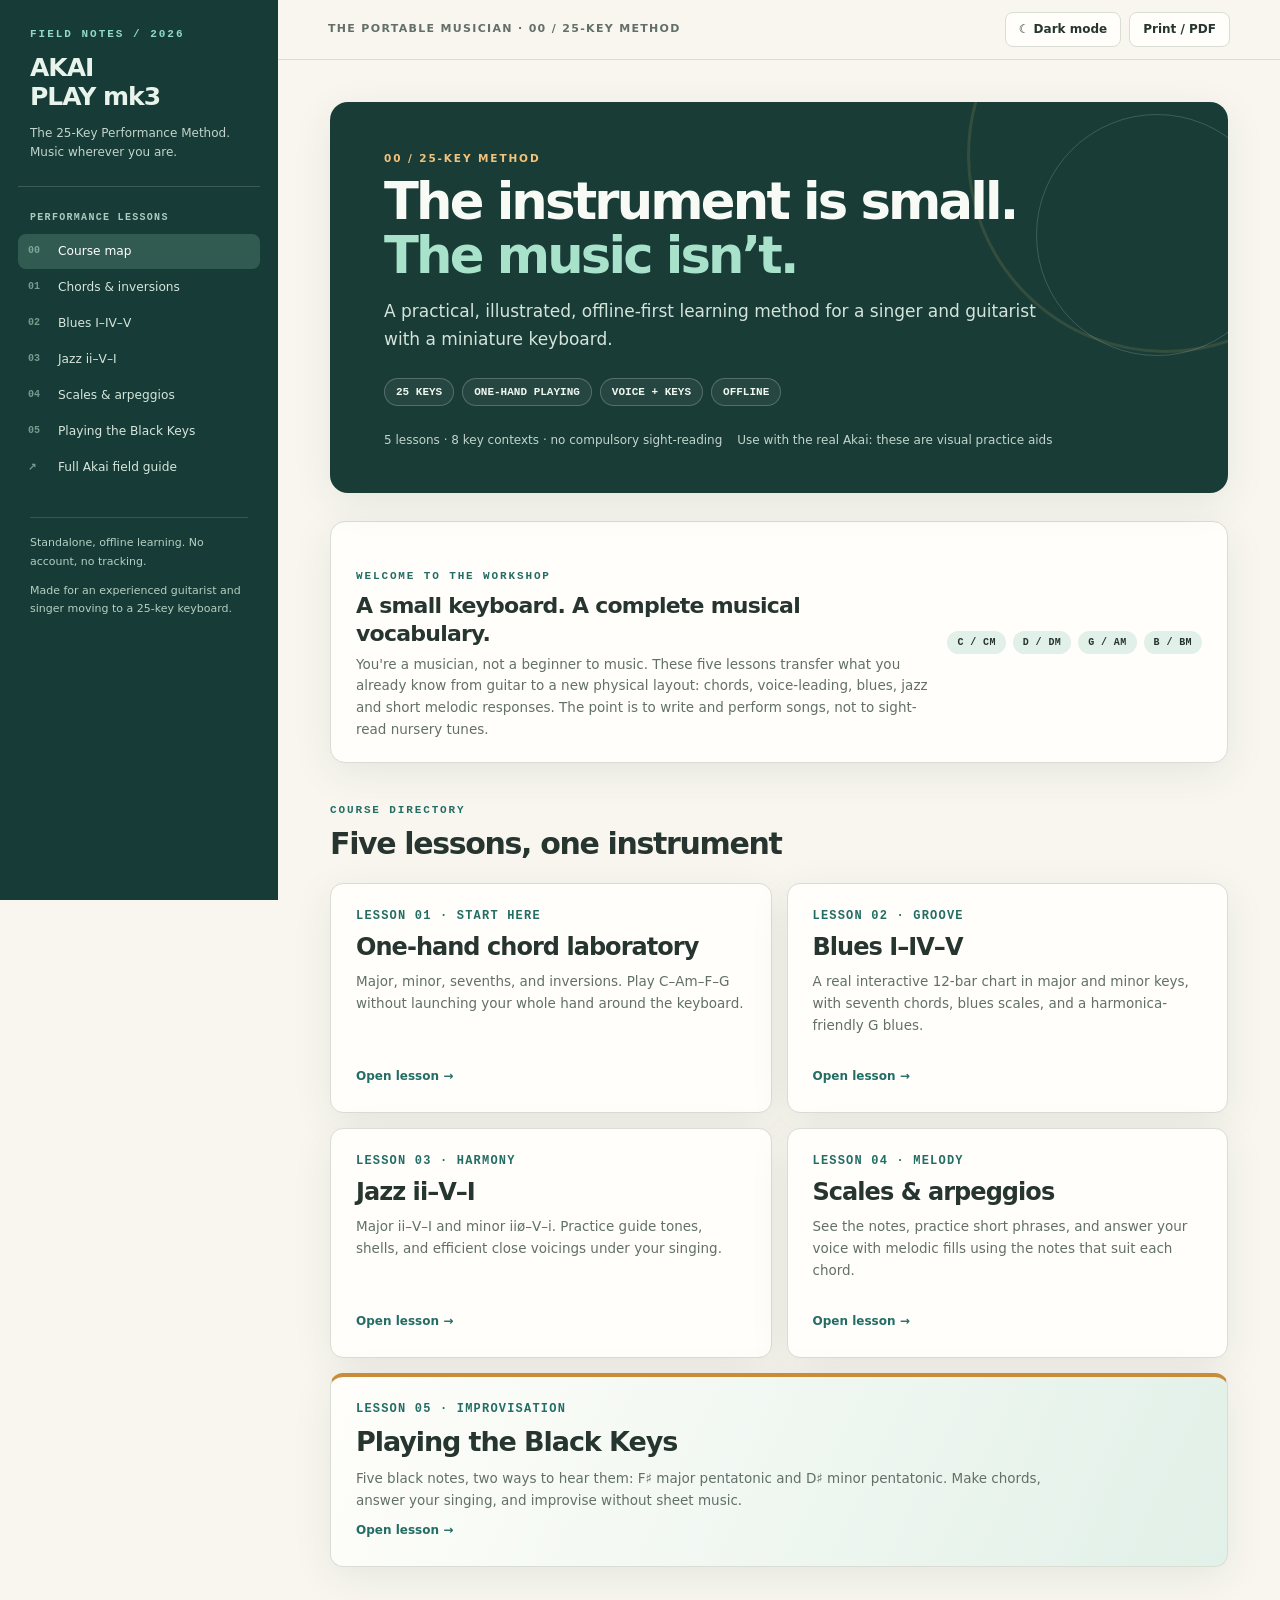
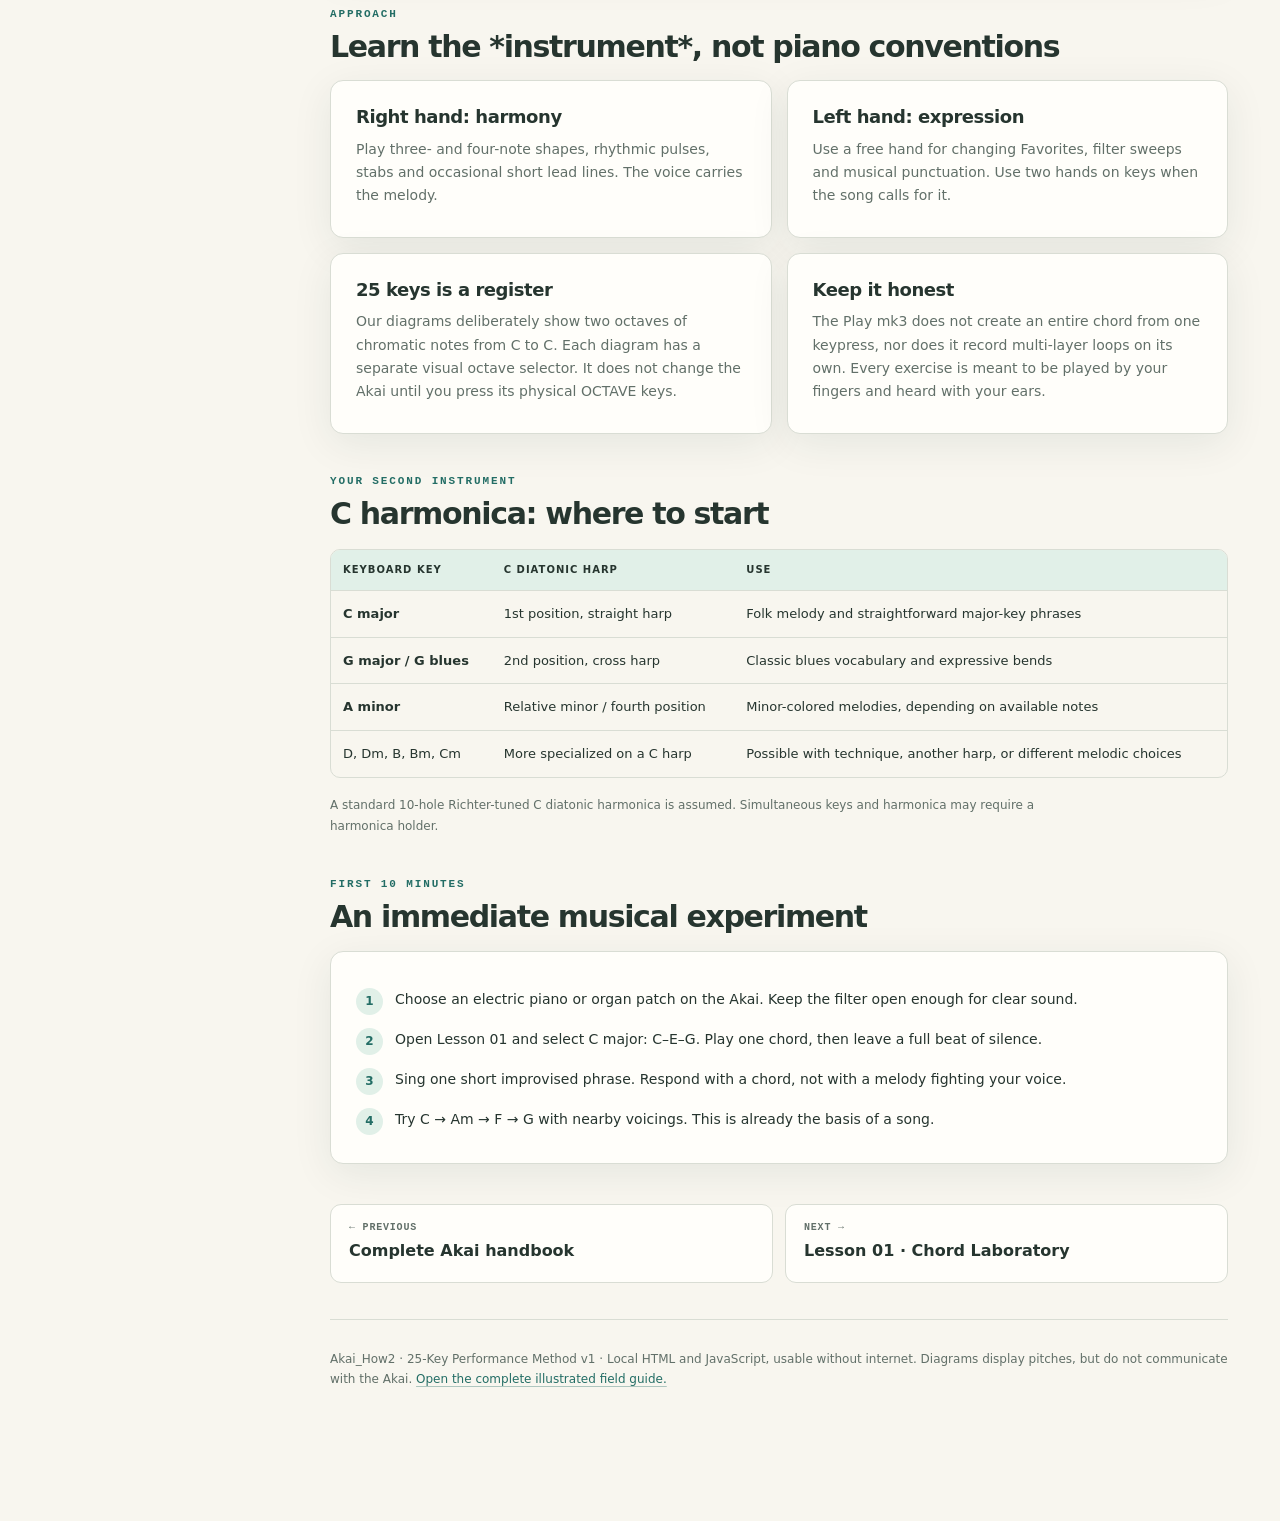
==== commit a43c2928: "Add Lesson 05: Playing the Black Keys with two pentatonic paths" ====
--- a/index.html
+++ b/index.html
@@ -1,15 +1,16 @@
-<!doctype html><html lang="en"><head><meta charset="utf-8"><meta name="viewport" content="width=device-width, initial-scale=1"><meta name="color-scheme" content="light dark"><meta name="description" content="Akai MPK Mini Play mk3 offline 25-key performance lessons for singers and guitarists: chords, blues, jazz, scales, arpeggios."><title>Course overview | Akai 25-Key Performance Method</title><link rel="stylesheet" href="lessons/assets/lessons.css"></head>
+<!doctype html><html lang="en"><head><meta charset="utf-8"><meta name="viewport" content="width=device-width, initial-scale=1"><meta name="color-scheme" content="light dark"><meta name="description" content="Akai MPK Mini Play mk3 offline 25-key performance lessons for singers and guitarists: chords, blues, jazz, scales, arpeggios, pentatonic improvisation."><title>Akai 25-Key Performance Method | Chords, Blues and Jazz</title><link rel="stylesheet" href="lessons/assets/lessons.css"><link rel="stylesheet" href="lessons/assets/black-keys.css"></head>
 <body data-page="index"><div class="page">
-<aside class="side" id="side-nav" aria-label="Course navigation"><div class="brand"><div class="brand-label">FIELD NOTES / 2026</div><div class="brand-name">AKAI<br>PLAY mk3</div><p class="brand-desc">The 25-Key Performance Method.<br>Music wherever you are.</p></div><div class="site-nav-title">Performance lessons</div><nav class="nav-links"><a href="lessons/index.html"><span class="nav-num">00</span><span>Course map</span></a><a href="lessons/lesson_01_chord_laboratory.html"><span class="nav-num">01</span><span>Chords & inversions</span></a><a href="lessons/lesson_02_blues_lab.html"><span class="nav-num">02</span><span>Blues I–IV–V</span></a><a href="lessons/lesson_03_jazz_lab.html"><span class="nav-num">03</span><span>Jazz ii–V–I</span></a><a href="lessons/lesson_04_scales_arpeggios.html"><span class="nav-num">04</span><span>Scales & arpeggios</span></a><a href="akai_howto_v1_illustrated.html"><span class="nav-num">↗</span><span>Full Akai field guide</span></a></nav><div class="side-foot">Standalone, offline learning. No account, no tracking.<p>Made for an experienced guitarist and singer moving to a 25-key keyboard.</p></div></aside>
+<aside class="side" id="side-nav" aria-label="Course navigation"><div class="brand"><div class="brand-label">FIELD NOTES / 2026</div><div class="brand-name">AKAI<br>PLAY mk3</div><p class="brand-desc">The 25-Key Performance Method.<br>Music wherever you are.</p></div><div class="site-nav-title">Performance lessons</div><nav class="nav-links"><a href="index.html"><span class="nav-num">00</span><span>Course map</span></a><a href="lessons/lesson_01_chord_laboratory.html"><span class="nav-num">01</span><span>Chords & inversions</span></a><a href="lessons/lesson_02_blues_lab.html"><span class="nav-num">02</span><span>Blues I–IV–V</span></a><a href="lessons/lesson_03_jazz_lab.html"><span class="nav-num">03</span><span>Jazz ii–V–I</span></a><a href="lessons/lesson_04_scales_arpeggios.html"><span class="nav-num">04</span><span>Scales & arpeggios</span></a><a href="lessons/lesson_05_playing_the_black_keys.html"><span class="nav-num">05</span><span>Playing the Black Keys</span></a><a href="akai_howto_v1_illustrated.html"><span class="nav-num">↗</span><span>Full Akai field guide</span></a></nav><div class="side-foot">Standalone, offline learning. No account, no tracking.<p>Made for an experienced guitarist and singer moving to a 25-key keyboard.</p></div></aside>
 <div class="main"><div class="topbar"><div style="display:flex;align-items:center;gap:10px"><button class="small-btn menu-toggle" id="menu-toggle" aria-label="Open lesson menu" aria-expanded="false">☰ Lessons</button><span class="breadcrumb">THE PORTABLE MUSICIAN · 00 / 25-key method</span></div><div class="actions"><button class="small-btn" id="toggle-theme" type="button">☾ Dark mode</button><button class="small-btn" id="print-guide" type="button">Print / PDF</button></div></div>
-<main class="paper"><header class="hero"><span class="eyebrow">00 / 25-key method</span><h1>The instrument is small.<br><em>The music isn’t.</em></h1><p>A practical, illustrated, offline-first learning method for a singer and guitarist with a miniature keyboard.</p><div class="hero-chips"><span>25 KEYS</span><span>ONE-HAND PLAYING</span><span>VOICE + KEYS</span><span>OFFLINE</span></div><div class="hero-footer"><span>4 lessons · 8 key contexts · no compulsory sight-reading</span><span>Use with the real Akai: these are visual practice aids</span></div></header>
+<main class="paper"><header class="hero"><span class="eyebrow">00 / 25-key method</span><h1>The instrument is small.<br><em>The music isn’t.</em></h1><p>A practical, illustrated, offline-first learning method for a singer and guitarist with a miniature keyboard.</p><div class="hero-chips"><span>25 KEYS</span><span>ONE-HAND PLAYING</span><span>VOICE + KEYS</span><span>OFFLINE</span></div><div class="hero-footer"><span>5 lessons · 8 key contexts · no compulsory sight-reading</span><span>Use with the real Akai: these are visual practice aids</span></div></header>
 
-<div class="course-lead"><div><div class="section-label">Welcome to the workshop</div><h2>A small keyboard. A complete musical vocabulary.</h2><p>You're a musician, not a beginner to music. These four lessons transfer what you already know from guitar to a new physical layout: chords, voice-leading, blues, jazz and short melodic responses. The point is to write and perform songs, not to sight-read nursery tunes.</p></div><div class="tag-stack"><span class="tag">C / Cm</span><span class="tag">D / Dm</span><span class="tag">G / Am</span><span class="tag">B / Bm</span></div></div>
-<section class="lesson-section"><div class="section-label">Course directory</div><h2>Four lessons, one instrument</h2><div class="lessons-grid">
+<div class="course-lead"><div><div class="section-label">Welcome to the workshop</div><h2>A small keyboard. A complete musical vocabulary.</h2><p>You're a musician, not a beginner to music. These five lessons transfer what you already know from guitar to a new physical layout: chords, voice-leading, blues, jazz and short melodic responses. The point is to write and perform songs, not to sight-read nursery tunes.</p></div><div class="tag-stack"><span class="tag">C / Cm</span><span class="tag">D / Dm</span><span class="tag">G / Am</span><span class="tag">B / Bm</span></div></div>
+<section class="lesson-section"><div class="section-label">Course directory</div><h2>Five lessons, one instrument</h2><div class="lessons-grid">
 <a class="lesson-tile" href="lessons/lesson_01_chord_laboratory.html"><span class="ordinal">LESSON 01 · START HERE</span><h3>One-hand chord laboratory</h3><p>Major, minor, sevenths, and inversions. Play C–Am–F–G without launching your whole hand around the keyboard.</p><span class="arrow">Open lesson →</span></a>
 <a class="lesson-tile" href="lessons/lesson_02_blues_lab.html"><span class="ordinal">LESSON 02 · GROOVE</span><h3>Blues I–IV–V</h3><p>A real interactive 12-bar chart in major and minor keys, with seventh chords, blues scales, and a harmonica-friendly G blues.</p><span class="arrow">Open lesson →</span></a>
 <a class="lesson-tile" href="lessons/lesson_03_jazz_lab.html"><span class="ordinal">LESSON 03 · HARMONY</span><h3>Jazz ii–V–I</h3><p>Major ii–V–I and minor iiø–V–i. Practice guide tones, shells, and efficient close voicings under your singing.</p><span class="arrow">Open lesson →</span></a>
 <a class="lesson-tile" href="lessons/lesson_04_scales_arpeggios.html"><span class="ordinal">LESSON 04 · MELODY</span><h3>Scales & arpeggios</h3><p>See the notes, practice short phrases, and answer your voice with melodic fills using the notes that suit each chord.</p><span class="arrow">Open lesson →</span></a>
+<a class="lesson-tile black-keys-tile" href="lessons/lesson_05_playing_the_black_keys.html"><span class="ordinal">LESSON 05 · IMPROVISATION</span><h3>Playing the Black Keys</h3><p>Five black notes, two ways to hear them: F♯ major pentatonic and D♯ minor pentatonic. Make chords, answer your singing, and improvise without sheet music.</p><span class="arrow">Open lesson →</span></a>
 </div></section>
 <section class="lesson-section" ><div class="section-label">Approach</div><h2>Learn the *instrument*, not piano conventions</h2><div class="practice-grid-v2"><div class="section-card"><h3>Right hand: harmony</h3><p>Play three- and four-note shapes, rhythmic pulses, stabs and occasional short lead lines. The voice carries the melody.</p></div><div class="section-card"><h3>Left hand: expression</h3><p>Use a free hand for changing Favorites, filter sweeps and musical punctuation. Use two hands on keys when the song calls for it.</p></div><div class="section-card"><h3>25 keys is a register</h3><p>Our diagrams deliberately show two octaves of chromatic notes from C to C. Each diagram has a separate visual octave selector. It does not change the Akai until you press its physical OCTAVE keys.</p></div><div class="section-card"><h3>Keep it honest</h3><p>The Play mk3 does not create an entire chord from one keypress, nor does it record multi-layer loops on its own. Every exercise is meant to be played by your fingers and heard with your ears.</p></div></div></section><section class="lesson-section" ><div class="section-label">Your second instrument</div><h2>C harmonica: where to start</h2><div class="table-wrap"><table class="lesson-table"><thead><tr><th>Keyboard key</th><th>C diatonic harp</th><th>Use</th></tr></thead><tbody><tr><td><b>C major</b></td><td>1st position, straight harp</td><td>Folk melody and straightforward major-key phrases</td></tr><tr><td><b>G major / G blues</b></td><td>2nd position, cross harp</td><td>Classic blues vocabulary and expressive bends</td></tr><tr><td><b>A minor</b></td><td>Relative minor / fourth position</td><td>Minor-colored melodies, depending on available notes</td></tr><tr><td>D, Dm, B, Bm, Cm</td><td>More specialized on a C harp</td><td>Possible with technique, another harp, or different melodic choices</td></tr></tbody></table></div><p class="smallprint">A standard 10-hole Richter-tuned C diatonic harmonica is assumed. Simultaneous keys and harmonica may require a harmonica holder.</p></section><section class="lesson-section" ><div class="section-label">First 10 minutes</div><h2>An immediate musical experiment</h2><div class="section-card"><ol class="exercise-steps"><li>Choose an electric piano or organ patch on the Akai. Keep the filter open enough for clear sound.</li><li>Open Lesson 01 and select C major: C–E–G. Play one chord, then leave a full beat of silence.</li><li>Sing one short improvised phrase. Respond with a chord, not with a melody fighting your voice.</li><li>Try C → Am → F → G with nearby voicings. This is already the basis of a song.</li></ol></div></section><div class="chapter-pager"><a href="akai_howto_v1_illustrated.html"><small>← Previous</small>Complete Akai handbook</a><a href="lessons/lesson_01_chord_laboratory.html"><small>Next →</small>Lesson 01 · Chord Laboratory</a></div>
 <footer class="footernote">Akai_How2 · 25-Key Performance Method v1 · Local HTML and JavaScript, usable without internet. Diagrams display pitches, but do not communicate with the Akai. <a href="akai_howto_v1_illustrated.html">Open the complete illustrated field guide.</a></footer></main></div></div>
--- a/lessons/assets/black-keys.css
+++ b/lessons/assets/black-keys.css
@@ -0,0 +1,35 @@
+/* Lesson 05: The Black Keys. Extends existing Akai theme; local, dependency-free. */
+.black-keys-tile{grid-column:1 / -1;min-height:170px;border-top:4px solid var(--gold);background:linear-gradient(115deg,var(--card),var(--accent-soft));}
+.black-keys-tile h3{font-size:27px}
+.black-keys-tile p{max-width:710px}
+.blackkeys-signature{display:flex;gap:7px;align-items:center;flex-wrap:wrap;margin:13px 0 20px}
+.blackkeys-signature span{background:var(--nav);color:var(--nav-ink);font:850 12px/1 ui-monospace,monospace;padding:11px 13px;border-radius:6px;box-shadow:inset 0 -4px 0 rgba(255,255,255,.1)}
+.blackkeys-pair{display:grid;grid-template-columns:repeat(2,minmax(0,1fr));gap:14px;margin:17px 0}
+.blackkeys-pair .section-card{margin:0;display:flex;flex-direction:column;gap:8px}
+.blackkeys-pair .section-card h3{margin:1px 0}
+.blackkeys-pair .section-card p{flex:1}
+.blackkeys-pair .section-card button{align-self:start}
+.blackkeys-explanation{font-size:14px;line-height:1.72;color:var(--ink);background:var(--accent-soft);padding:15px 19px;border-left:4px solid var(--gold);border-radius:0 10px 10px 0;margin:17px 0}
+.blackkeys-explanation strong{font-weight:800}
+.blackkeys-mode{display:flex;gap:7px;flex-wrap:wrap;margin:17px 0 7px}
+.blackkeys-mode button{border:1px solid var(--border);background:var(--card);color:var(--ink);border-radius:9px;font-weight:800;font-size:13px;padding:11px 15px}
+.blackkeys-mode button[aria-pressed="true"]{background:var(--accent);color:var(--card);border-color:var(--accent)}
+.blackkeys-board{border-radius:13px;border:1px solid var(--border);background:var(--card);padding:19px;margin:14px 0}
+.blackkeys-board .piano-wrap{margin:13px 0 8px}
+.blackkeys-board .note-readout{font-size:15px;font-weight:800;color:var(--accent)}
+.blackkeys-board h3{font-size:20px;line-height:1.25;margin:4px 0 9px}
+.blackkeys-board p{font-size:13px;color:var(--muted);line-height:1.6;margin:7px 0}
+.blackkeys-board .controls-row{grid-template-columns:repeat(2,minmax(0,1fr))}
+.blackkeys-finger-row{display:flex;gap:10px;flex-wrap:wrap;margin-top:12px}
+.blackkeys-finger-row span{background:var(--paper-deep);border-radius:7px;padding:7px 10px;font:750 11px/1.4 ui-monospace,monospace;color:var(--ink)}
+.blackkeys-timing{display:grid;grid-template-columns:repeat(4,minmax(0,1fr));gap:8px;margin:15px 0}
+.blackkeys-timing>div{padding:13px 10px;border:1px solid var(--border);border-radius:8px;background:var(--paper);min-width:0}
+.blackkeys-timing strong{font-size:11px;color:var(--accent);display:block;margin-bottom:5px}
+.blackkeys-timing p{font-size:12px;color:var(--ink);margin:0}
+.blackkeys-callout{border:1px solid var(--border);background:var(--paper);border-radius:12px;padding:19px 21px;margin:14px 0}
+.blackkeys-callout h3{margin:0 0 9px;font-size:19px}
+.blackkeys-callout p{margin:9px 0;font-size:14px;line-height:1.65}
+.blackkeys-prompt-text{font-size:15px!important;color:var(--ink)!important;font-weight:700;min-height:56px}
+.blackkeys-nostaff{color:var(--muted);font-size:12px}
+@media(max-width:650px){.blackkeys-pair{grid-template-columns:1fr}.blackkeys-timing{grid-template-columns:repeat(2,minmax(0,1fr))}.blackkeys-board .controls-row{grid-template-columns:1fr}.blackkeys-signature span{font-size:11px;padding:9px 10px}}
+@media print{.blackkeys-mode button,.blackkeys-callout button{display:none!important}.blackkeys-board,.blackkeys-callout{break-inside:avoid}}
